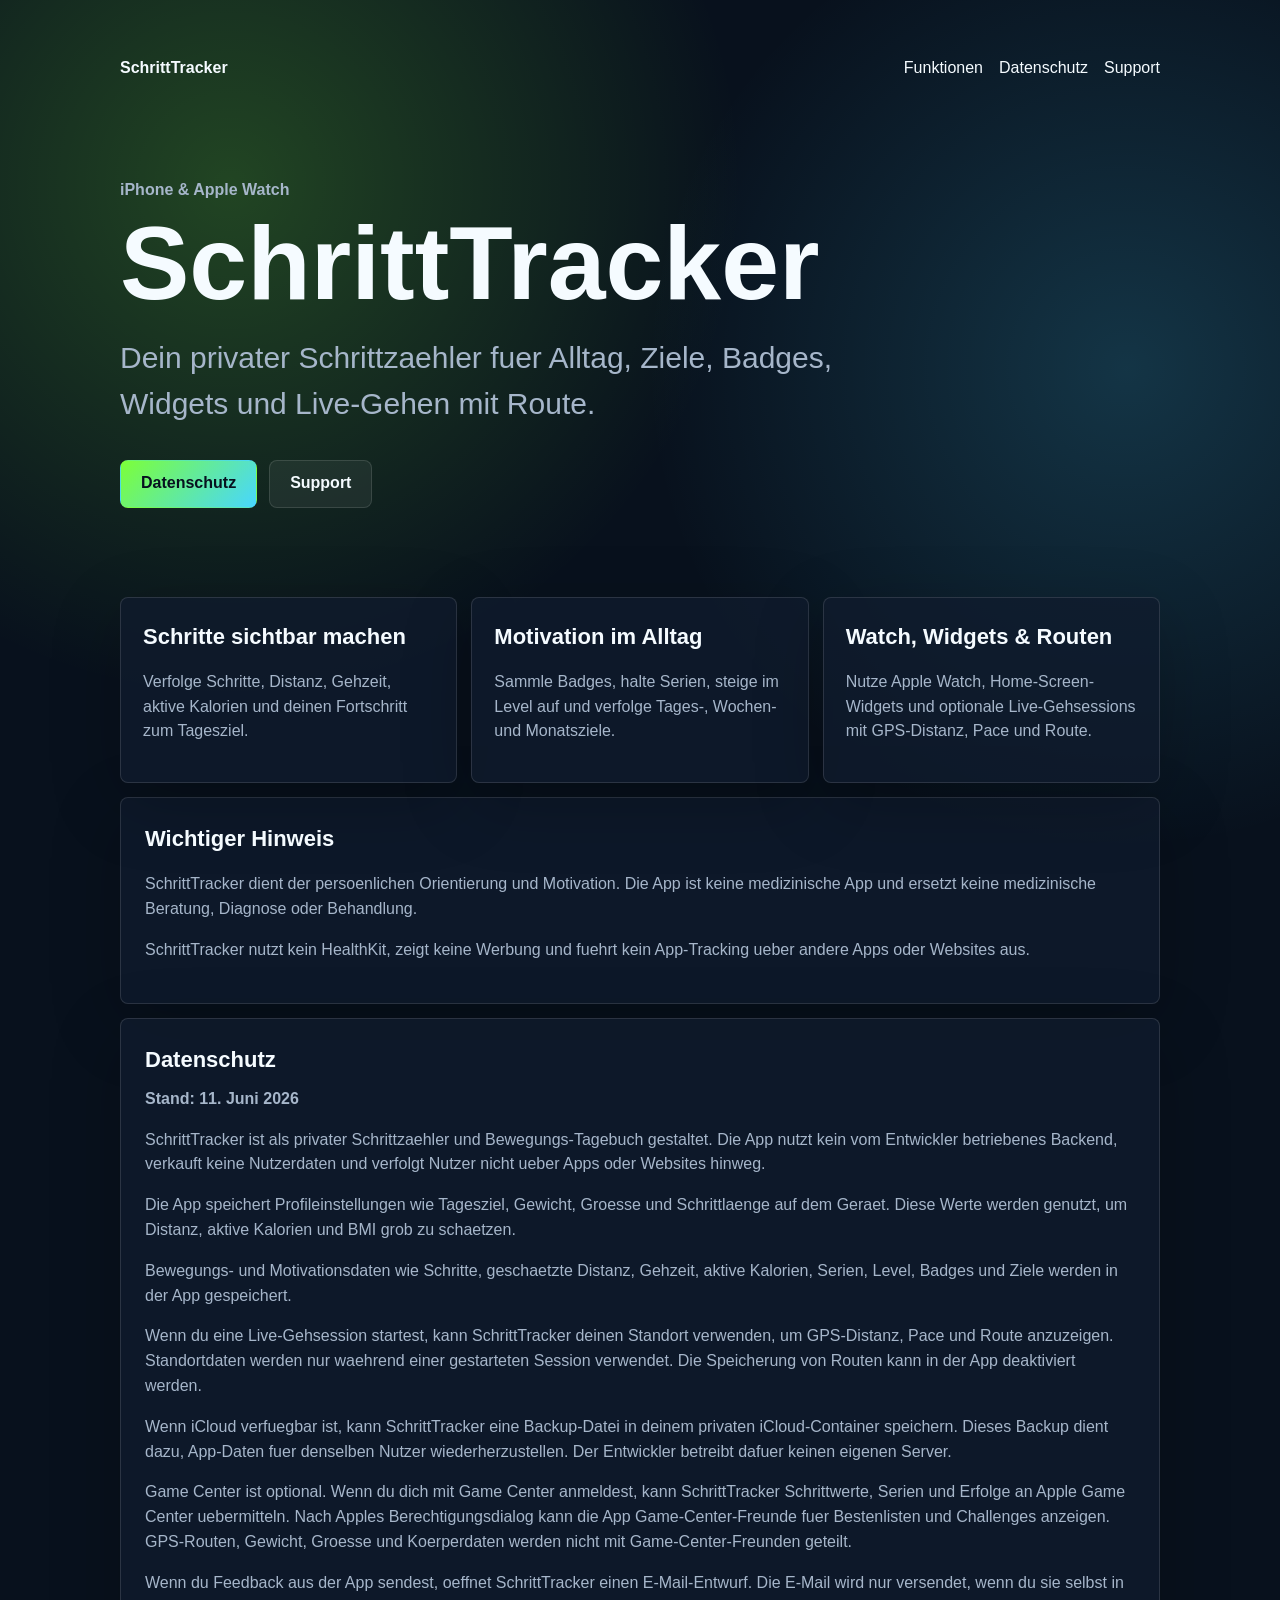
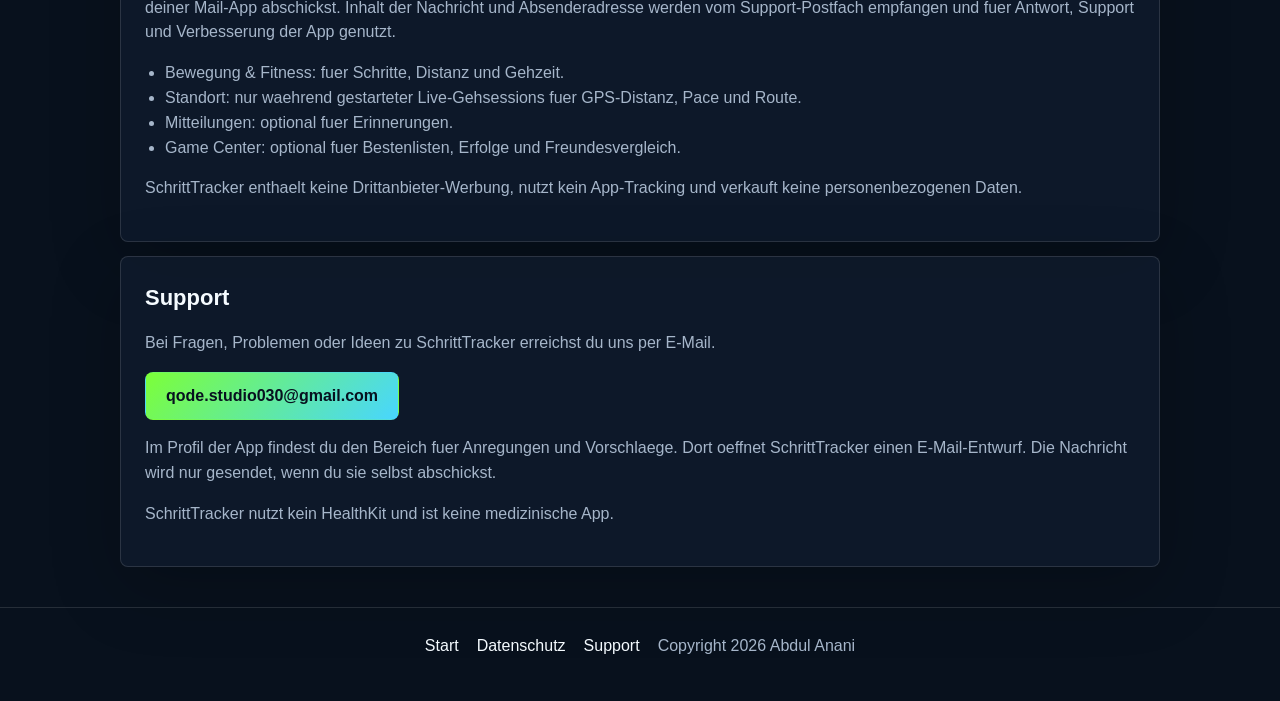
==== index.html @ b460351b "Create index.html" ====
<!doctype html>
<html lang="de">
<head>
  <meta charset="utf-8">
  <meta name="viewport" content="width=device-width, initial-scale=1">
  <title>SchrittTracker - Schrittzaehler & Ziele</title>
  <meta name="description" content="SchrittTracker ist ein privater Schrittzaehler fuer iPhone und Apple Watch mit Zielen, Widgets, Badges und optionalen GPS-Routen.">
  <style>
    :root { color-scheme: dark; --bg:#08111d; --panel:#101c2e; --line:rgba(255,255,255,.12); --text:#f5fbff; --muted:#a6b6ca; --green:#7cff38; --cyan:#48d6ff; }
    * { box-sizing:border-box; }
    html { scroll-behavior:smooth; }
    body { margin:0; font-family:-apple-system,BlinkMacSystemFont,"SF Pro Display","Segoe UI",sans-serif; line-height:1.55; color:var(--text); background:radial-gradient(circle at 18% 8%, rgba(124,255,56,.22), transparent 32rem),radial-gradient(circle at 88% 16%, rgba(72,214,255,.18), transparent 30rem),var(--bg); }
    a { color:var(--green); }
    .shell { width:min(1040px,calc(100% - 32px)); margin:0 auto; padding:56px 0 40px; }
    .nav { display:flex; flex-wrap:wrap; gap:12px; align-items:center; justify-content:space-between; margin-bottom:28px; }
    .nav a { text-decoration:none; color:var(--text); }
    .brand { font-weight:800; letter-spacing:0; }
    .links { display:flex; flex-wrap:wrap; gap:16px; }
    .hero { min-height:52vh; display:flex; flex-direction:column; justify-content:center; }
    .eyebrow,.meta { margin:0 0 12px; color:var(--muted); font-weight:700; }
    h1 { margin:0; max-width:860px; font-size:clamp(46px,10vw,104px); line-height:.94; }
    .lead { margin:22px 0 0; max-width:760px; color:var(--muted); font-size:clamp(20px,3vw,30px); }
    .actions { display:flex; flex-wrap:wrap; gap:12px; margin-top:32px; }
    .button { display:inline-flex; align-items:center; justify-content:center; min-height:48px; padding:0 20px; border:1px solid var(--line); border-radius:8px; background:rgba(255,255,255,.06); color:var(--text); font-weight:800; text-decoration:none; }
    .button.primary { border-color:transparent; background:linear-gradient(135deg,var(--green),var(--cyan)); color:#07111f; }
    .grid { display:grid; grid-template-columns:repeat(3,minmax(0,1fr)); gap:14px; margin-top:20px; }
    .card, .section { border:1px solid var(--line); border-radius:8px; background:rgba(16,28,46,.78); box-shadow:0 20px 70px rgba(0,0,0,.22); }
    .card { padding:22px; }
    .card h2, .section h2 { margin:0 0 10px; font-size:22px; }
    .card p, .section p, .section li { color:var(--muted); }
    .section { margin-top:14px; padding:24px; scroll-margin-top:20px; }
    ul { margin:0; padding-left:20px; }
    footer { display:flex; flex-wrap:wrap; gap:18px; justify-content:center; padding:26px 16px 42px; border-top:1px solid var(--line); color:var(--muted); }
    footer a { color:var(--text); text-decoration:none; }
    @media (max-width: 800px) { .grid { grid-template-columns:1fr; } .hero { min-height:48vh; } }
  </style>
</head>
<body>
  <main class="shell">
    <nav class="nav">
      <a class="brand" href="#top">SchrittTracker</a>
      <div class="links">
        <a href="#funktionen">Funktionen</a>
        <a href="#datenschutz">Datenschutz</a>
        <a href="#support">Support</a>
      </div>
    </nav>

    <section class="hero" id="top">
      <p class="eyebrow">iPhone & Apple Watch</p>
      <h1>SchrittTracker</h1>
      <p class="lead">Dein privater Schrittzaehler fuer Alltag, Ziele, Badges, Widgets und Live-Gehen mit Route.</p>
      <div class="actions">
        <a class="button primary" href="#datenschutz">Datenschutz</a>
        <a class="button" href="#support">Support</a>
      </div>
    </section>

    <section class="grid" id="funktionen">
      <article class="card">
        <h2>Schritte sichtbar machen</h2>
        <p>Verfolge Schritte, Distanz, Gehzeit, aktive Kalorien und deinen Fortschritt zum Tagesziel.</p>
      </article>
      <article class="card">
        <h2>Motivation im Alltag</h2>
        <p>Sammle Badges, halte Serien, steige im Level auf und verfolge Tages-, Wochen- und Monatsziele.</p>
      </article>
      <article class="card">
        <h2>Watch, Widgets & Routen</h2>
        <p>Nutze Apple Watch, Home-Screen-Widgets und optionale Live-Gehsessions mit GPS-Distanz, Pace und Route.</p>
      </article>
    </section>

    <section class="section">
      <h2>Wichtiger Hinweis</h2>
      <p>SchrittTracker dient der persoenlichen Orientierung und Motivation. Die App ist keine medizinische App und ersetzt keine medizinische Beratung, Diagnose oder Behandlung.</p>
      <p>SchrittTracker nutzt kein HealthKit, zeigt keine Werbung und fuehrt kein App-Tracking ueber andere Apps oder Websites aus.</p>
    </section>

    <section class="section" id="datenschutz">
      <h2>Datenschutz</h2>
      <p class="meta">Stand: 11. Juni 2026</p>
      <p>SchrittTracker ist als privater Schrittzaehler und Bewegungs-Tagebuch gestaltet. Die App nutzt kein vom Entwickler betriebenes Backend, verkauft keine Nutzerdaten und verfolgt Nutzer nicht ueber Apps oder Websites hinweg.</p>
      <p>Die App speichert Profileinstellungen wie Tagesziel, Gewicht, Groesse und Schrittlaenge auf dem Geraet. Diese Werte werden genutzt, um Distanz, aktive Kalorien und BMI grob zu schaetzen.</p>
      <p>Bewegungs- und Motivationsdaten wie Schritte, geschaetzte Distanz, Gehzeit, aktive Kalorien, Serien, Level, Badges und Ziele werden in der App gespeichert.</p>
      <p>Wenn du eine Live-Gehsession startest, kann SchrittTracker deinen Standort verwenden, um GPS-Distanz, Pace und Route anzuzeigen. Standortdaten werden nur waehrend einer gestarteten Session verwendet. Die Speicherung von Routen kann in der App deaktiviert werden.</p>
      <p>Wenn iCloud verfuegbar ist, kann SchrittTracker eine Backup-Datei in deinem privaten iCloud-Container speichern. Dieses Backup dient dazu, App-Daten fuer denselben Nutzer wiederherzustellen. Der Entwickler betreibt dafuer keinen eigenen Server.</p>
      <p>Game Center ist optional. Wenn du dich mit Game Center anmeldest, kann SchrittTracker Schrittwerte, Serien und Erfolge an Apple Game Center uebermitteln. Nach Apples Berechtigungsdialog kann die App Game-Center-Freunde fuer Bestenlisten und Challenges anzeigen. GPS-Routen, Gewicht, Groesse und Koerperdaten werden nicht mit Game-Center-Freunden geteilt.</p>
      <p>Wenn du Feedback aus der App sendest, oeffnet SchrittTracker einen E-Mail-Entwurf. Die E-Mail wird nur versendet, wenn du sie selbst in deiner Mail-App abschickst. Inhalt der Nachricht und Absenderadresse werden vom Support-Postfach empfangen und fuer Antwort, Support und Verbesserung der App genutzt.</p>
      <ul>
        <li>Bewegung & Fitness: fuer Schritte, Distanz und Gehzeit.</li>
        <li>Standort: nur waehrend gestarteter Live-Gehsessions fuer GPS-Distanz, Pace und Route.</li>
        <li>Mitteilungen: optional fuer Erinnerungen.</li>
        <li>Game Center: optional fuer Bestenlisten, Erfolge und Freundesvergleich.</li>
      </ul>
      <p>SchrittTracker enthaelt keine Drittanbieter-Werbung, nutzt kein App-Tracking und verkauft keine personenbezogenen Daten.</p>
    </section>

    <section class="section" id="support">
      <h2>Support</h2>
      <p>Bei Fragen, Problemen oder Ideen zu SchrittTracker erreichst du uns per E-Mail.</p>
      <p><a class="button primary" href="mailto:qode.studio030@gmail.com?subject=Support%20zu%20SchrittTracker">qode.studio030@gmail.com</a></p>
      <p>Im Profil der App findest du den Bereich fuer Anregungen und Vorschlaege. Dort oeffnet SchrittTracker einen E-Mail-Entwurf. Die Nachricht wird nur gesendet, wenn du sie selbst abschickst.</p>
      <p>SchrittTracker nutzt kein HealthKit und ist keine medizinische App.</p>
    </section>
  </main>

  <footer>
    <a href="#top">Start</a>
    <a href="#datenschutz">Datenschutz</a>
    <a href="#support">Support</a>
    <span>Copyright 2026 Abdul Anani</span>
  </footer>
</body>
</html>
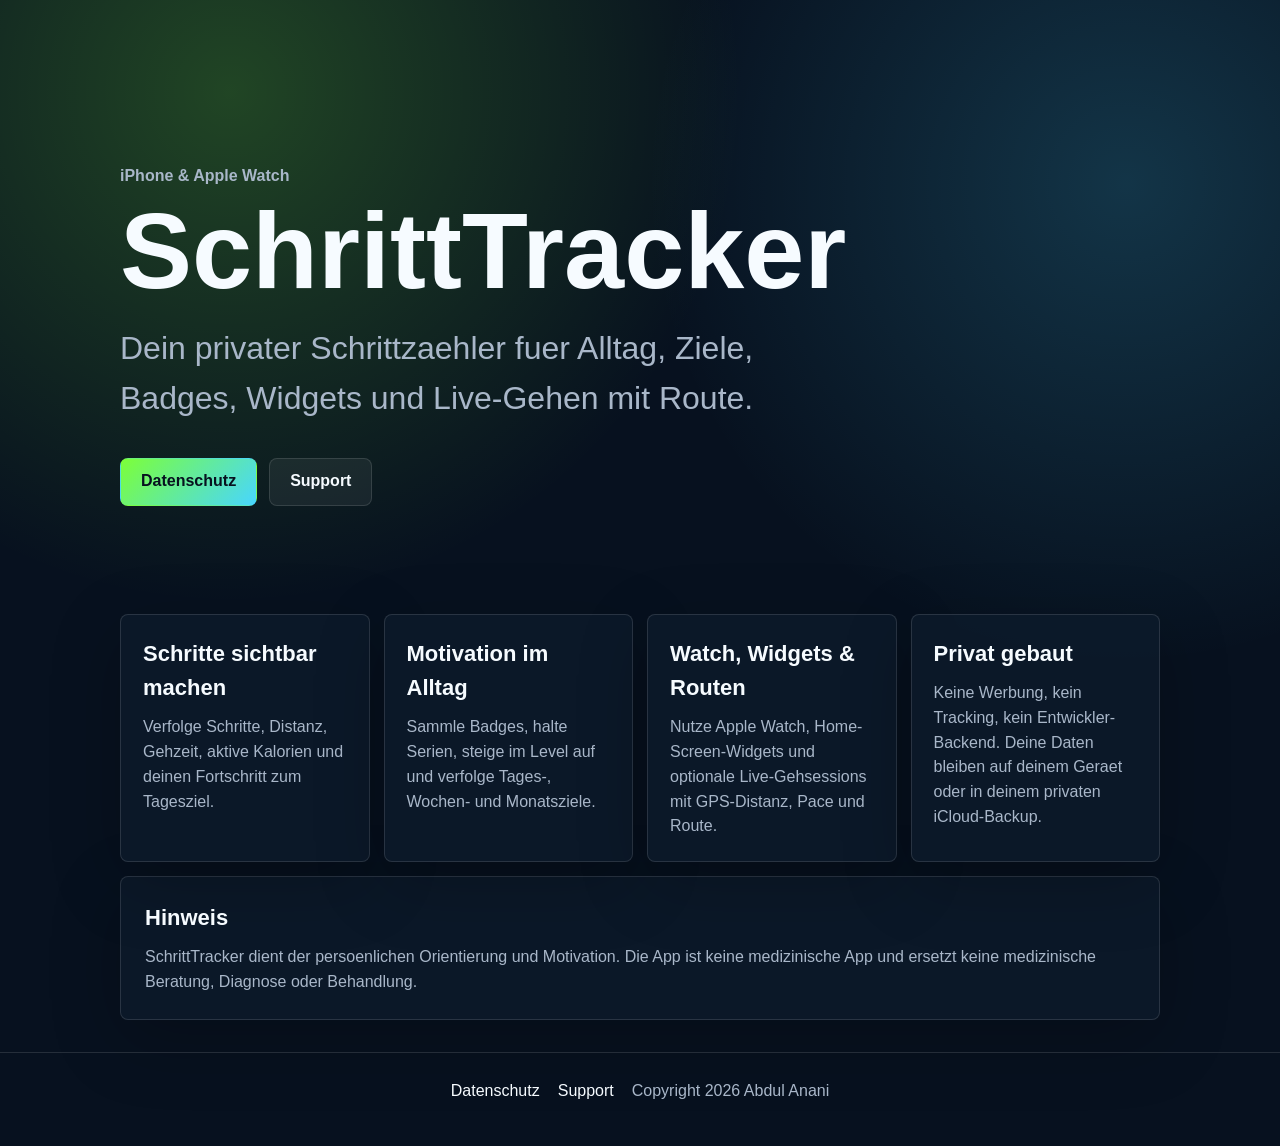
==== commit a6c8e4f7: "Aktualisiere HealthKit-Datenschutz und Support" ====
--- a/index.html
+++ b/index.html
@@ -4,111 +4,49 @@
   <meta charset="utf-8">
   <meta name="viewport" content="width=device-width, initial-scale=1">
   <title>SchrittTracker - Schrittzaehler & Ziele</title>
-  <meta name="description" content="SchrittTracker ist ein privater Schrittzaehler fuer iPhone und Apple Watch mit Zielen, Widgets, Badges und optionalen GPS-Routen.">
-  <style>
-    :root { color-scheme: dark; --bg:#08111d; --panel:#101c2e; --line:rgba(255,255,255,.12); --text:#f5fbff; --muted:#a6b6ca; --green:#7cff38; --cyan:#48d6ff; }
-    * { box-sizing:border-box; }
-    html { scroll-behavior:smooth; }
-    body { margin:0; font-family:-apple-system,BlinkMacSystemFont,"SF Pro Display","Segoe UI",sans-serif; line-height:1.55; color:var(--text); background:radial-gradient(circle at 18% 8%, rgba(124,255,56,.22), transparent 32rem),radial-gradient(circle at 88% 16%, rgba(72,214,255,.18), transparent 30rem),var(--bg); }
-    a { color:var(--green); }
-    .shell { width:min(1040px,calc(100% - 32px)); margin:0 auto; padding:56px 0 40px; }
-    .nav { display:flex; flex-wrap:wrap; gap:12px; align-items:center; justify-content:space-between; margin-bottom:28px; }
-    .nav a { text-decoration:none; color:var(--text); }
-    .brand { font-weight:800; letter-spacing:0; }
-    .links { display:flex; flex-wrap:wrap; gap:16px; }
-    .hero { min-height:52vh; display:flex; flex-direction:column; justify-content:center; }
-    .eyebrow,.meta { margin:0 0 12px; color:var(--muted); font-weight:700; }
-    h1 { margin:0; max-width:860px; font-size:clamp(46px,10vw,104px); line-height:.94; }
-    .lead { margin:22px 0 0; max-width:760px; color:var(--muted); font-size:clamp(20px,3vw,30px); }
-    .actions { display:flex; flex-wrap:wrap; gap:12px; margin-top:32px; }
-    .button { display:inline-flex; align-items:center; justify-content:center; min-height:48px; padding:0 20px; border:1px solid var(--line); border-radius:8px; background:rgba(255,255,255,.06); color:var(--text); font-weight:800; text-decoration:none; }
-    .button.primary { border-color:transparent; background:linear-gradient(135deg,var(--green),var(--cyan)); color:#07111f; }
-    .grid { display:grid; grid-template-columns:repeat(3,minmax(0,1fr)); gap:14px; margin-top:20px; }
-    .card, .section { border:1px solid var(--line); border-radius:8px; background:rgba(16,28,46,.78); box-shadow:0 20px 70px rgba(0,0,0,.22); }
-    .card { padding:22px; }
-    .card h2, .section h2 { margin:0 0 10px; font-size:22px; }
-    .card p, .section p, .section li { color:var(--muted); }
-    .section { margin-top:14px; padding:24px; scroll-margin-top:20px; }
-    ul { margin:0; padding-left:20px; }
-    footer { display:flex; flex-wrap:wrap; gap:18px; justify-content:center; padding:26px 16px 42px; border-top:1px solid var(--line); color:var(--muted); }
-    footer a { color:var(--text); text-decoration:none; }
-    @media (max-width: 800px) { .grid { grid-template-columns:1fr; } .hero { min-height:48vh; } }
-  </style>
+  <meta name="description" content="SchrittTracker ist ein privater Schrittzaehler fuer iPhone und Apple Watch mit Zielen, Badges, Widgets und optionalen GPS-Routen.">
+  <link rel="stylesheet" href="./styles.css">
 </head>
 <body>
   <main class="shell">
-    <nav class="nav">
-      <a class="brand" href="#top">SchrittTracker</a>
-      <div class="links">
-        <a href="#funktionen">Funktionen</a>
-        <a href="#datenschutz">Datenschutz</a>
-        <a href="#support">Support</a>
-      </div>
-    </nav>
-
-    <section class="hero" id="top">
+    <section class="hero">
       <p class="eyebrow">iPhone & Apple Watch</p>
       <h1>SchrittTracker</h1>
       <p class="lead">Dein privater Schrittzaehler fuer Alltag, Ziele, Badges, Widgets und Live-Gehen mit Route.</p>
       <div class="actions">
-        <a class="button primary" href="#datenschutz">Datenschutz</a>
-        <a class="button" href="#support">Support</a>
+        <a class="button primary" href="./datenschutz/">Datenschutz</a>
+        <a class="button" href="./support/">Support</a>
       </div>
     </section>
 
-    <section class="grid" id="funktionen">
-      <article class="card">
+    <section class="grid">
+      <article>
         <h2>Schritte sichtbar machen</h2>
         <p>Verfolge Schritte, Distanz, Gehzeit, aktive Kalorien und deinen Fortschritt zum Tagesziel.</p>
       </article>
-      <article class="card">
+      <article>
         <h2>Motivation im Alltag</h2>
         <p>Sammle Badges, halte Serien, steige im Level auf und verfolge Tages-, Wochen- und Monatsziele.</p>
       </article>
-      <article class="card">
+      <article>
         <h2>Watch, Widgets & Routen</h2>
         <p>Nutze Apple Watch, Home-Screen-Widgets und optionale Live-Gehsessions mit GPS-Distanz, Pace und Route.</p>
       </article>
+      <article>
+        <h2>Privat gebaut</h2>
+        <p>Keine Werbung, kein Tracking, kein Entwickler-Backend. Deine Daten bleiben auf deinem Geraet oder in deinem privaten iCloud-Backup.</p>
+      </article>
     </section>
 
-    <section class="section">
-      <h2>Wichtiger Hinweis</h2>
+    <section class="notice">
+      <h2>Hinweis</h2>
       <p>SchrittTracker dient der persoenlichen Orientierung und Motivation. Die App ist keine medizinische App und ersetzt keine medizinische Beratung, Diagnose oder Behandlung.</p>
-      <p>SchrittTracker nutzt kein HealthKit, zeigt keine Werbung und fuehrt kein App-Tracking ueber andere Apps oder Websites aus.</p>
-    </section>
-
-    <section class="section" id="datenschutz">
-      <h2>Datenschutz</h2>
-      <p class="meta">Stand: 11. Juni 2026</p>
-      <p>SchrittTracker ist als privater Schrittzaehler und Bewegungs-Tagebuch gestaltet. Die App nutzt kein vom Entwickler betriebenes Backend, verkauft keine Nutzerdaten und verfolgt Nutzer nicht ueber Apps oder Websites hinweg.</p>
-      <p>Die App speichert Profileinstellungen wie Tagesziel, Gewicht, Groesse und Schrittlaenge auf dem Geraet. Diese Werte werden genutzt, um Distanz, aktive Kalorien und BMI grob zu schaetzen.</p>
-      <p>Bewegungs- und Motivationsdaten wie Schritte, geschaetzte Distanz, Gehzeit, aktive Kalorien, Serien, Level, Badges und Ziele werden in der App gespeichert.</p>
-      <p>Wenn du eine Live-Gehsession startest, kann SchrittTracker deinen Standort verwenden, um GPS-Distanz, Pace und Route anzuzeigen. Standortdaten werden nur waehrend einer gestarteten Session verwendet. Die Speicherung von Routen kann in der App deaktiviert werden.</p>
-      <p>Wenn iCloud verfuegbar ist, kann SchrittTracker eine Backup-Datei in deinem privaten iCloud-Container speichern. Dieses Backup dient dazu, App-Daten fuer denselben Nutzer wiederherzustellen. Der Entwickler betreibt dafuer keinen eigenen Server.</p>
-      <p>Game Center ist optional. Wenn du dich mit Game Center anmeldest, kann SchrittTracker Schrittwerte, Serien und Erfolge an Apple Game Center uebermitteln. Nach Apples Berechtigungsdialog kann die App Game-Center-Freunde fuer Bestenlisten und Challenges anzeigen. GPS-Routen, Gewicht, Groesse und Koerperdaten werden nicht mit Game-Center-Freunden geteilt.</p>
-      <p>Wenn du Feedback aus der App sendest, oeffnet SchrittTracker einen E-Mail-Entwurf. Die E-Mail wird nur versendet, wenn du sie selbst in deiner Mail-App abschickst. Inhalt der Nachricht und Absenderadresse werden vom Support-Postfach empfangen und fuer Antwort, Support und Verbesserung der App genutzt.</p>
-      <ul>
-        <li>Bewegung & Fitness: fuer Schritte, Distanz und Gehzeit.</li>
-        <li>Standort: nur waehrend gestarteter Live-Gehsessions fuer GPS-Distanz, Pace und Route.</li>
-        <li>Mitteilungen: optional fuer Erinnerungen.</li>
-        <li>Game Center: optional fuer Bestenlisten, Erfolge und Freundesvergleich.</li>
-      </ul>
-      <p>SchrittTracker enthaelt keine Drittanbieter-Werbung, nutzt kein App-Tracking und verkauft keine personenbezogenen Daten.</p>
-    </section>
-
-    <section class="section" id="support">
-      <h2>Support</h2>
-      <p>Bei Fragen, Problemen oder Ideen zu SchrittTracker erreichst du uns per E-Mail.</p>
-      <p><a class="button primary" href="mailto:qode.studio030@gmail.com?subject=Support%20zu%20SchrittTracker">qode.studio030@gmail.com</a></p>
-      <p>Im Profil der App findest du den Bereich fuer Anregungen und Vorschlaege. Dort oeffnet SchrittTracker einen E-Mail-Entwurf. Die Nachricht wird nur gesendet, wenn du sie selbst abschickst.</p>
-      <p>SchrittTracker nutzt kein HealthKit und ist keine medizinische App.</p>
     </section>
   </main>
 
   <footer>
-    <a href="#top">Start</a>
-    <a href="#datenschutz">Datenschutz</a>
-    <a href="#support">Support</a>
+    <a href="./datenschutz/">Datenschutz</a>
+    <a href="./support/">Support</a>
     <span>Copyright 2026 Abdul Anani</span>
   </footer>
 </body>
--- a/styles.css
+++ b/styles.css
@@ -0,0 +1,192 @@
+:root {
+  color-scheme: dark;
+  --bg: #07111f;
+  --panel: #0e1b2c;
+  --panel-2: #13243a;
+  --text: #f6fbff;
+  --muted: #a9b7c9;
+  --line: rgba(255, 255, 255, 0.12);
+  --green: #7cff38;
+  --cyan: #48d6ff;
+}
+
+* {
+  box-sizing: border-box;
+}
+
+body {
+  margin: 0;
+  min-height: 100vh;
+  background:
+    radial-gradient(circle at 18% 8%, rgba(124, 255, 56, 0.22), transparent 32rem),
+    radial-gradient(circle at 88% 16%, rgba(72, 214, 255, 0.18), transparent 30rem),
+    var(--bg);
+  color: var(--text);
+  font-family: -apple-system, BlinkMacSystemFont, "SF Pro Display", "Segoe UI", sans-serif;
+  line-height: 1.55;
+}
+
+a {
+  color: var(--green);
+}
+
+.shell {
+  width: min(1040px, calc(100% - 32px));
+  margin: 0 auto;
+  padding: 56px 0 32px;
+}
+
+.hero {
+  min-height: 62vh;
+  display: flex;
+  flex-direction: column;
+  justify-content: center;
+}
+
+.eyebrow,
+.meta {
+  margin: 0 0 12px;
+  color: var(--muted);
+  font-weight: 700;
+}
+
+h1 {
+  margin: 0;
+  max-width: 850px;
+  font-size: clamp(48px, 10vw, 108px);
+  line-height: 0.92;
+  letter-spacing: 0;
+}
+
+.lead {
+  margin: 24px 0 0;
+  max-width: 720px;
+  color: var(--muted);
+  font-size: clamp(20px, 3vw, 32px);
+}
+
+.actions {
+  display: flex;
+  flex-wrap: wrap;
+  gap: 12px;
+  margin-top: 34px;
+}
+
+.button {
+  display: inline-flex;
+  align-items: center;
+  justify-content: center;
+  min-height: 48px;
+  padding: 0 20px;
+  border: 1px solid var(--line);
+  border-radius: 8px;
+  background: rgba(255, 255, 255, 0.06);
+  color: var(--text);
+  font-weight: 800;
+  text-decoration: none;
+}
+
+.button.primary {
+  border-color: transparent;
+  background: linear-gradient(135deg, var(--green), var(--cyan));
+  color: #07111f;
+}
+
+.grid {
+  display: grid;
+  grid-template-columns: repeat(4, minmax(0, 1fr));
+  gap: 14px;
+}
+
+article,
+.notice,
+.legal section {
+  border: 1px solid var(--line);
+  border-radius: 8px;
+  background: rgba(14, 27, 44, 0.78);
+  box-shadow: 0 20px 70px rgba(0, 0, 0, 0.22);
+}
+
+article {
+  padding: 22px;
+}
+
+article h2,
+.notice h2,
+.legal h2 {
+  margin: 0 0 10px;
+  font-size: 22px;
+}
+
+article p,
+.notice p,
+.legal p,
+.legal li {
+  color: var(--muted);
+}
+
+article p,
+.notice p,
+.legal p {
+  margin: 0;
+}
+
+.notice {
+  margin-top: 14px;
+  padding: 24px;
+}
+
+.legal {
+  max-width: 860px;
+}
+
+.legal h1 {
+  font-size: clamp(44px, 9vw, 78px);
+}
+
+.legal section {
+  margin-top: 14px;
+  padding: 24px;
+}
+
+.legal ul {
+  margin: 0;
+  padding-left: 20px;
+}
+
+.back {
+  display: inline-block;
+  margin-bottom: 18px;
+  color: var(--muted);
+  font-weight: 800;
+  text-decoration: none;
+}
+
+.support-card {
+  background: linear-gradient(135deg, rgba(124, 255, 56, 0.12), rgba(72, 214, 255, 0.10)), var(--panel);
+}
+
+footer {
+  display: flex;
+  flex-wrap: wrap;
+  justify-content: center;
+  gap: 18px;
+  padding: 26px 16px 42px;
+  color: var(--muted);
+  border-top: 1px solid var(--line);
+}
+
+footer a {
+  color: var(--text);
+  text-decoration: none;
+}
+
+@media (max-width: 800px) {
+  .grid {
+    grid-template-columns: 1fr;
+  }
+
+  .hero {
+    min-height: 58vh;
+  }
+}
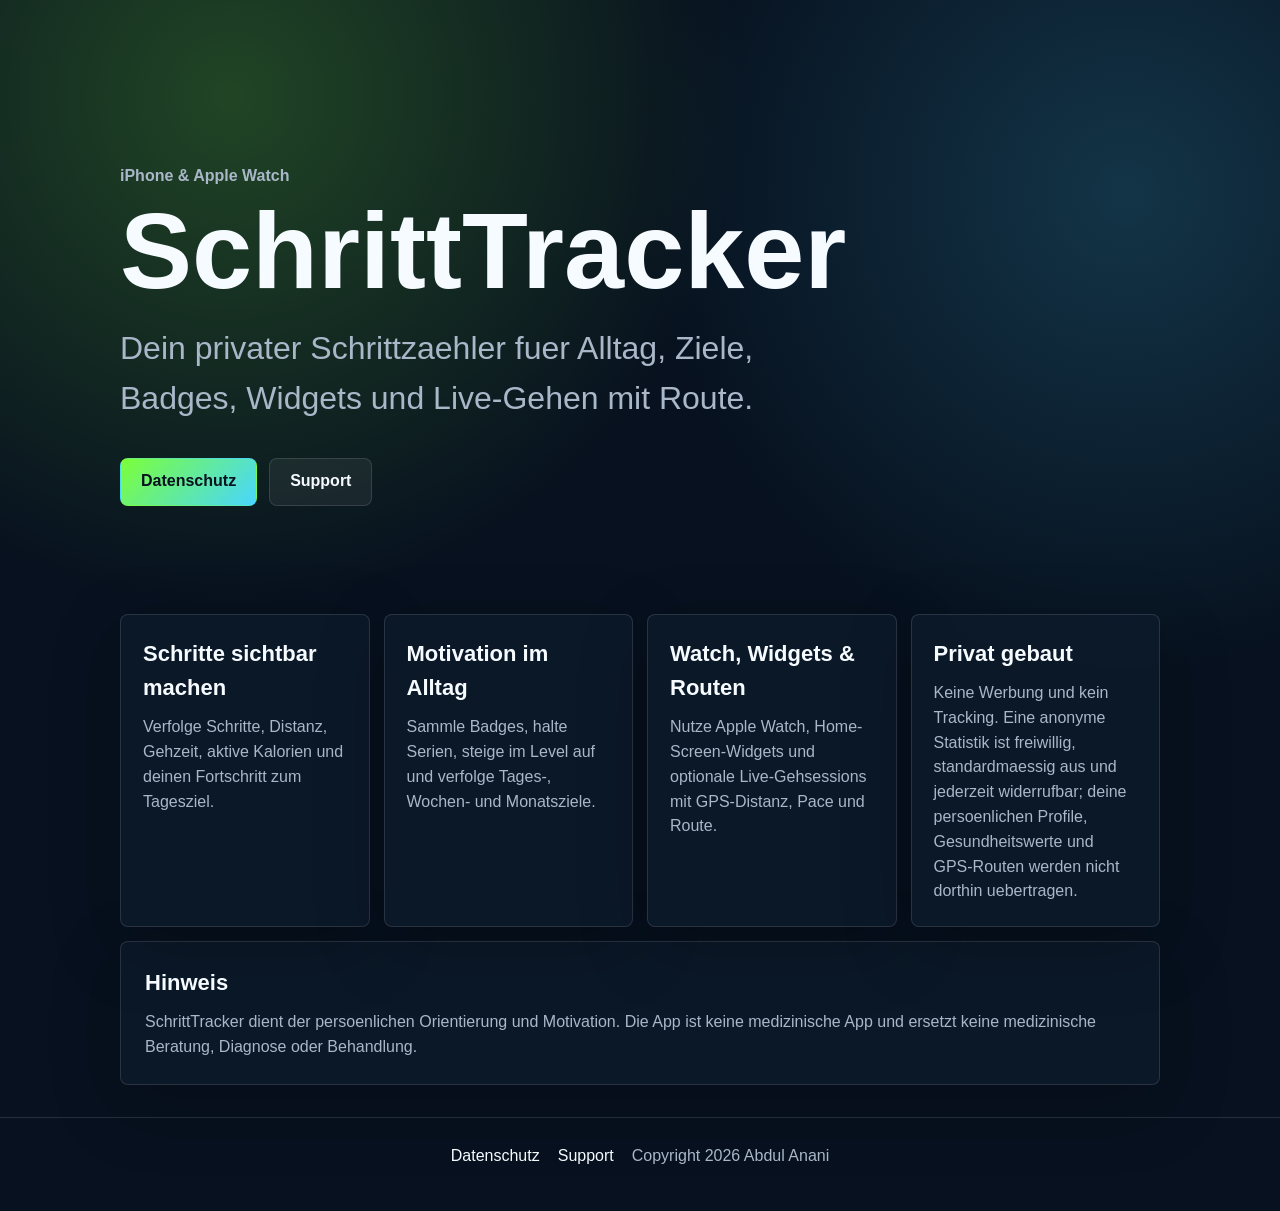
==== commit 67d9b3ac: "Aktualisiere Datenschutz fuer freiwillige Analytics" ====
--- a/index.html
+++ b/index.html
@@ -34,7 +34,7 @@
       </article>
       <article>
         <h2>Privat gebaut</h2>
-        <p>Keine Werbung, kein Tracking, kein Entwickler-Backend. Deine Daten bleiben auf deinem Geraet oder in deinem privaten iCloud-Backup.</p>
+        <p>Keine Werbung und kein Tracking. Eine anonyme Statistik ist freiwillig, standardmaessig aus und jederzeit widerrufbar; deine persoenlichen Profile, Gesundheitswerte und GPS-Routen werden nicht dorthin uebertragen.</p>
       </article>
     </section>
 
